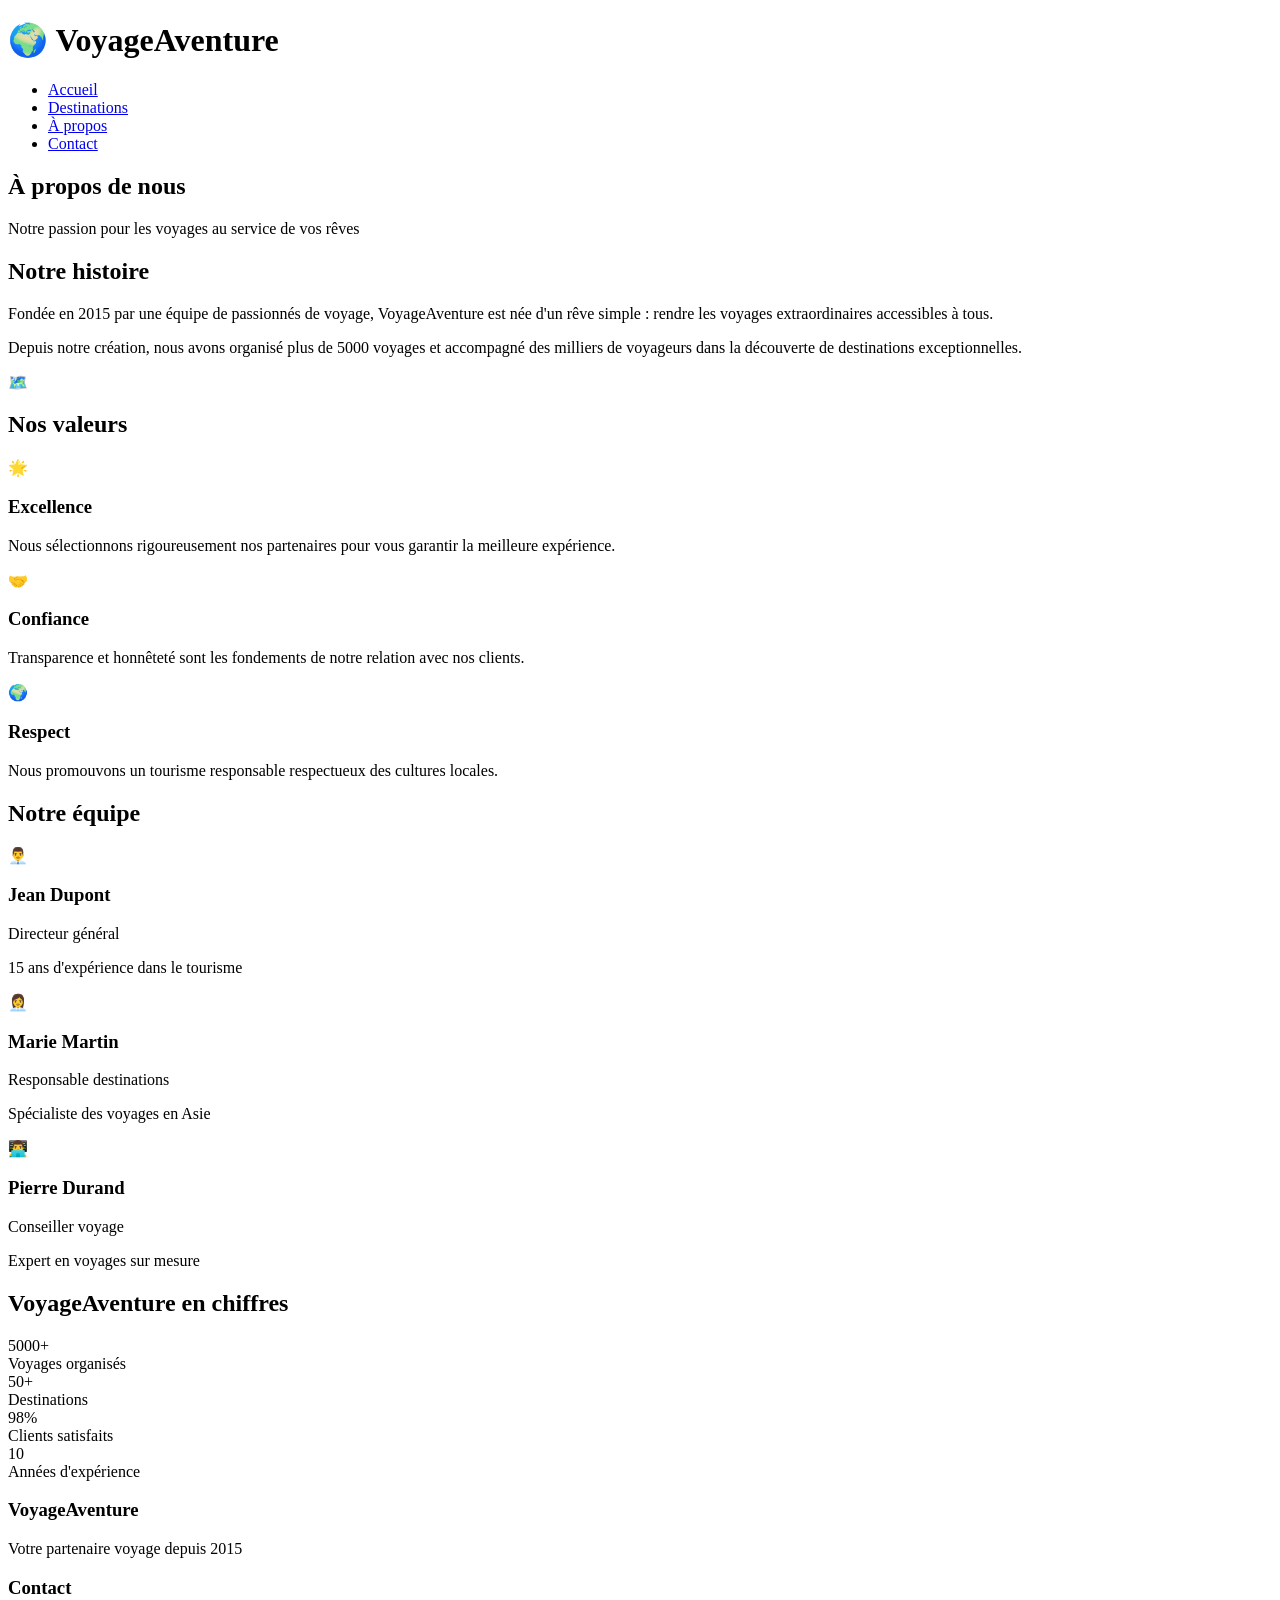
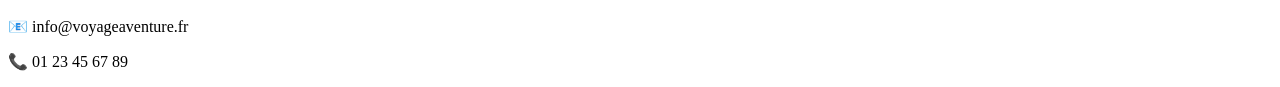
==== apropos.html @ 987fd785 "ajout des fichiers de base/ architecture du projet" ====
<!DOCTYPE html>
<html lang="fr">
<head>
    <meta charset="UTF-8">
    <meta name="viewport" content="width=device-width, initial-scale=1.0">
    <title>VoyageAventure - À propos</title>
    <link rel="stylesheet" href="css/styles.css">
</head>
<body>
    <header class="site-header">
        <div class="container">
            <h1 class="logo">🌍 VoyageAventure</h1>
            <nav class="main-nav">
                <ul class="nav-list">
                    <li><a href="index.html" class="nav-link">Accueil</a></li>
                    <li><a href="destinations.html" class="nav-link">Destinations</a></li>
                    <li><a href="apropos.html" class="nav-link active">À propos</a></li>
                    <li><a href="contact.html" class="nav-link">Contact</a></li>
                </ul>
            </nav>
        </div>
    </header>

    <section class="page-header">
        <div class="container">
            <h1 class="page-title">À propos de nous</h1>
            <p class="page-subtitle">Notre passion pour les voyages au service de vos rêves</p>
        </div>
    </section>

    <section class="about-story">
        <div class="container">
            <div class="story-content">
                <div class="story-text">
                    <h2>Notre histoire</h2>
                    <p>Fondée en 2015 par une équipe de passionnés de voyage, VoyageAventure est née d'un rêve simple : rendre les voyages extraordinaires accessibles à tous.</p>
                    <p>Depuis notre création, nous avons organisé plus de 5000 voyages et accompagné des milliers de voyageurs dans la découverte de destinations exceptionnelles.</p>
                </div>
                <div class="story-image">🗺️</div>
            </div>
        </div>
    </section>

    <section class="values">
        <div class="container">
            <h2 class="section-title">Nos valeurs</h2>
            <div class="values-grid">
                <div class="value-card">
                    <div class="value-icon">🌟</div>
                    <h3>Excellence</h3>
                    <p>Nous sélectionnons rigoureusement nos partenaires pour vous garantir la meilleure expérience.</p>
                </div>
                <div class="value-card">
                    <div class="value-icon">🤝</div>
                    <h3>Confiance</h3>
                    <p>Transparence et honnêteté sont les fondements de notre relation avec nos clients.</p>
                </div>
                <div class="value-card">
                    <div class="value-icon">🌍</div>
                    <h3>Respect</h3>
                    <p>Nous promouvons un tourisme responsable respectueux des cultures locales.</p>
                </div>
            </div>
        </div>
    </section>

    <section class="team">
        <div class="container">
            <h2 class="section-title">Notre équipe</h2>
            <div class="team-grid">
                <div class="team-member">
                    <div class="member-photo">👨‍💼</div>
                    <h3 class="member-name">Jean Dupont</h3>
                    <p class="member-role">Directeur général</p>
                    <p class="member-description">15 ans d'expérience dans le tourisme</p>
                </div>
                <div class="team-member">
                    <div class="member-photo">👩‍💼</div>
                    <h3 class="member-name">Marie Martin</h3>
                    <p class="member-role">Responsable destinations</p>
                    <p class="member-description">Spécialiste des voyages en Asie</p>
                </div>
                <div class="team-member">
                    <div class="member-photo">👨‍💻</div>
                    <h3 class="member-name">Pierre Durand</h3>
                    <p class="member-role">Conseiller voyage</p>
                    <p class="member-description">Expert en voyages sur mesure</p>
                </div>
            </div>
        </div>
    </section>

    <section class="stats">
        <div class="container">
            <h2 class="section-title">VoyageAventure en chiffres</h2>
            <div class="stats-grid">
                <div class="stat-item">
                    <div class="stat-number">5000+</div>
                    <div class="stat-label">Voyages organisés</div>
                </div>
                <div class="stat-item">
                    <div class="stat-number">50+</div>
                    <div class="stat-label">Destinations</div>
                </div>
                <div class="stat-item">
                    <div class="stat-number">98%</div>
                    <div class="stat-label">Clients satisfaits</div>
                </div>
                <div class="stat-item">
                    <div class="stat-number">10</div>
                    <div class="stat-label">Années d'expérience</div>
                </div>
            </div>
        </div>
    </section>

    <footer class="site-footer">
        <div class="container">
            <div class="footer-content">
                <div class="footer-section">
                    <h3>VoyageAventure</h3>
                    <p>Votre partenaire voyage depuis 2015</p>
                </div>
                <div class="footer-section">
                    <h3>Contact</h3>
                    <p>📧 info@voyageaventure.fr</p>
                    <p>📞 01 23 45 67 89</p>
                </div>
            </div>
        </div>
    </footer>
</body>
</html>
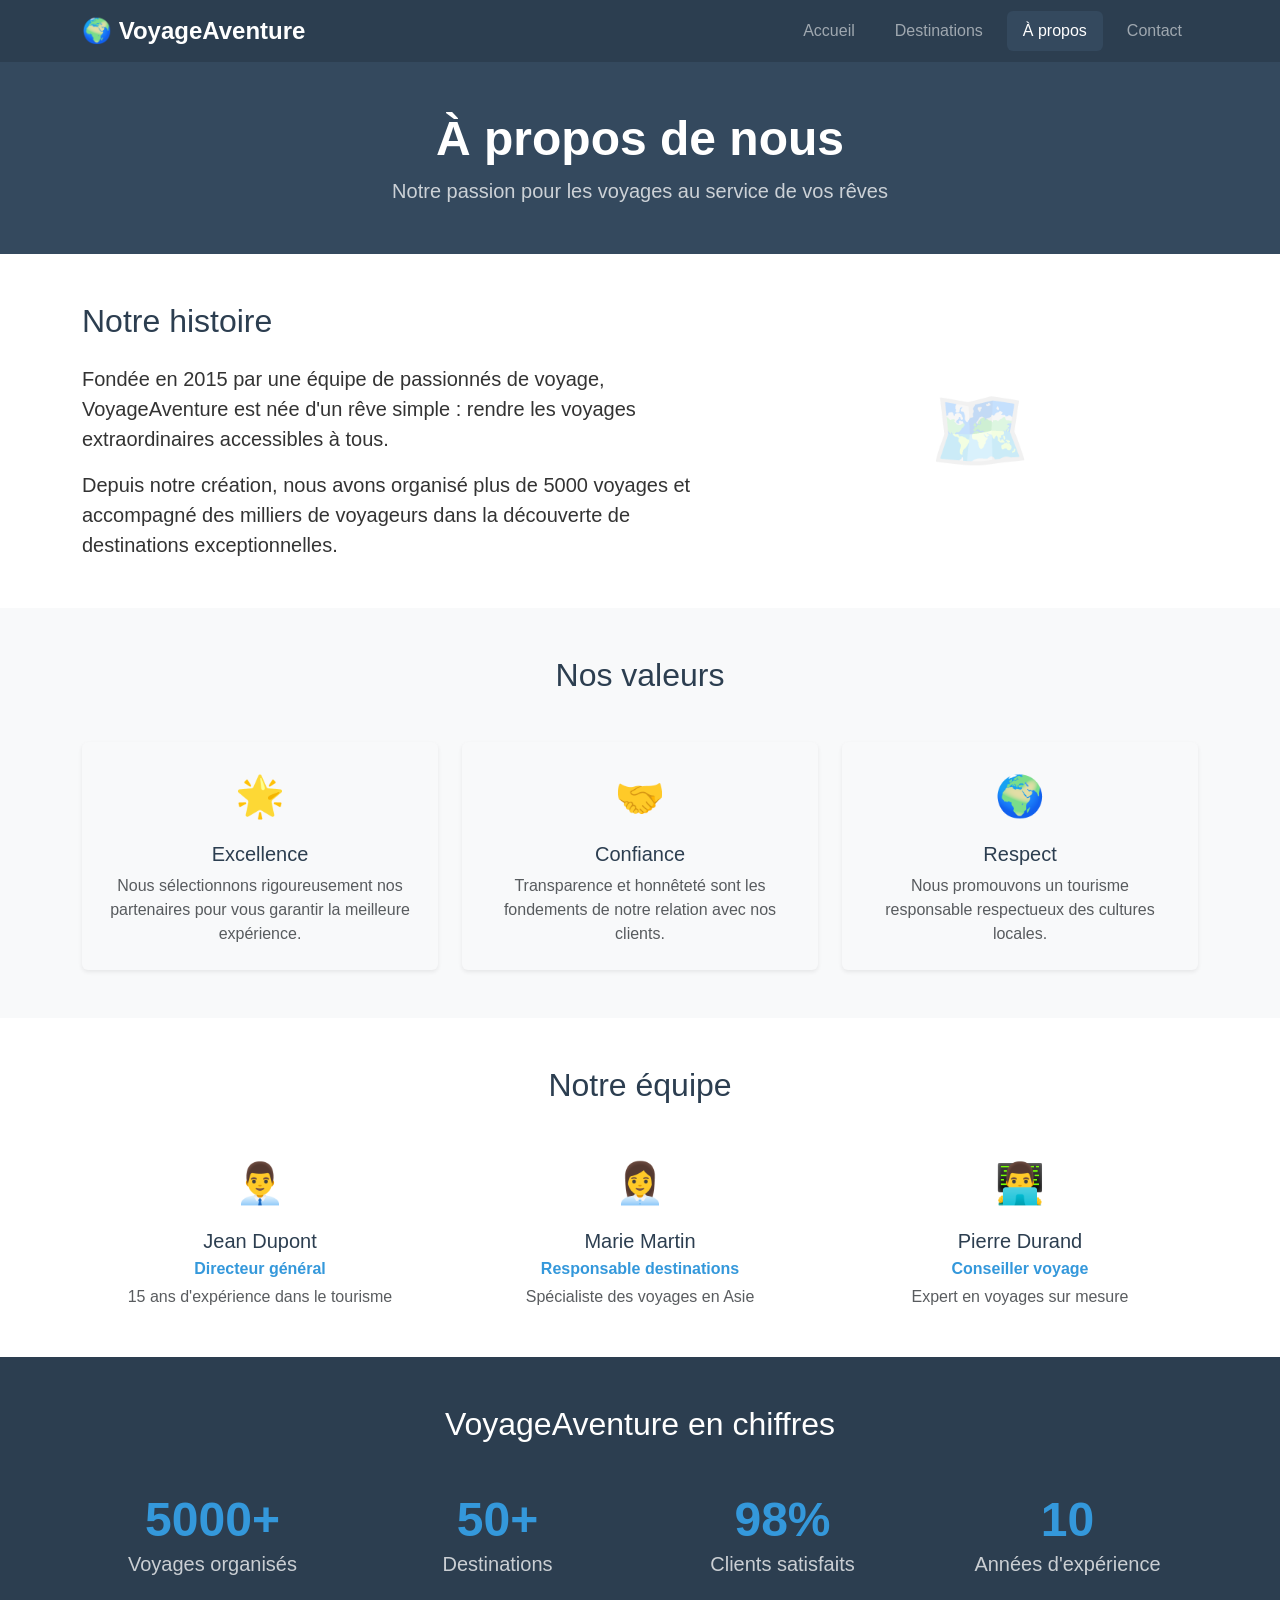
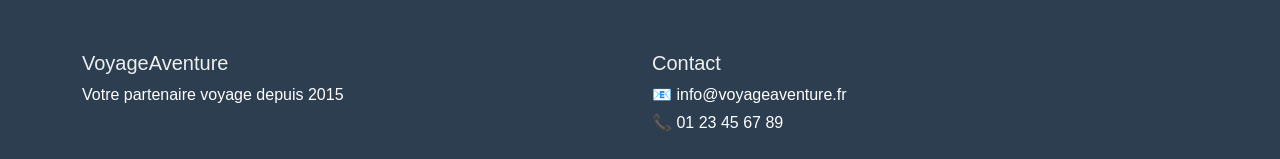
==== commit ddb3a20a: "Ajout de la page À propos" ====
--- a/apropos.html
+++ b/apropos.html
@@ -4,130 +4,179 @@
     <meta charset="UTF-8">
     <meta name="viewport" content="width=device-width, initial-scale=1.0">
     <title>VoyageAventure - À propos</title>
-    <link rel="stylesheet" href="css/styles.css">
+    <link href="https://cdn.jsdelivr.net/npm/bootstrap@5.3.8/dist/css/bootstrap.min.css" rel="stylesheet" integrity="sha384-sRIl4kxILFvY47J16cr9ZwB07vP4J8+LH7qKQnuqkuIAvNWLzeN8tE5YBujZqJLB" crossorigin="anonymous">
+    <style>
+        :root {
+            --bs-primary: #3498db;
+            --bs-primary-rgb: 52, 152, 219;
+            --bs-secondary: #34495e;
+            --bs-secondary-rgb: 52, 73, 94;
+            --bs-dark: #2c3e50;
+            --bs-dark-rgb: 44, 62, 80;
+            --bs-success: #27ae60;
+            --bs-success-rgb: 39, 174, 96;
+            --bs-danger: #e74c3c;
+            --bs-danger-rgb: 231, 76, 60;
+            --bs-light: #ecf0f1;
+            --bs-light-rgb: 236, 240, 241;
+            --bs-body-bg: #f8f9fa;
+            --bs-body-color: #333;
+            --bs-body-font-family: Arial, sans-serif;
+            --bs-link-color: var(--bs-primary);
+        }
+        .btn-danger {
+            --bs-btn-bg: var(--bs-danger);
+            --bs-btn-border-color: var(--bs-danger);
+            --bs-btn-hover-bg: #c0392b;
+            --bs-btn-hover-border-color: #c0392b;
+        }
+        .btn-success {
+            --bs-btn-bg: var(--bs-success);
+            --bs-btn-border-color: var(--bs-success);
+            --bs-btn-hover-bg: #219a52;
+            --bs-btn-hover-border-color: #219a52;
+        }
+        .navbar-dark .nav-link.active { 
+            background-color: var(--bs-secondary); 
+            border-radius: .375rem; 
+        }
+    </style>
 </head>
 <body>
-    <header class="site-header">
+    <nav class="navbar navbar-expand-lg navbar-dark bg-dark sticky-top">
         <div class="container">
-            <h1 class="logo">🌍 VoyageAventure</h1>
-            <nav class="main-nav">
-                <ul class="nav-list">
-                    <li><a href="index.html" class="nav-link">Accueil</a></li>
-                    <li><a href="destinations.html" class="nav-link">Destinations</a></li>
-                    <li><a href="apropos.html" class="nav-link active">À propos</a></li>
-                    <li><a href="contact.html" class="nav-link">Contact</a></li>
+            <a class="navbar-brand fw-bold fs-4" href="index.html">🌍 VoyageAventure</a>
+            <button class="navbar-toggler" type="button" data-bs-toggle="collapse" data-bs-target="#mainNav">
+                <span class="navbar-toggler-icon"></span>
+            </button>
+            <div class="collapse navbar-collapse" id="mainNav">
+                <ul class="navbar-nav ms-auto gap-lg-2">
+                    <li class="nav-item"><a href="index.html" class="nav-link px-3">Accueil</a></li>
+                    <li class="nav-item"><a href="destinations.html" class="nav-link px-3">Destinations</a></li>
+                    <li class="nav-item"><a href="apropos.html" class="nav-link active px-3">À propos</a></li>
+                    <li class="nav-item"><a href="contact.html" class="nav-link px-3">Contact</a></li>
                 </ul>
-            </nav>
+            </div>
+        </div>
+    </nav>
+
+    <header class="bg-secondary text-white text-center py-5">
+        <div class="container">
+            <h1 class="display-5 fw-bold">À propos de nous</h1>
+            <p class="fs-5 opacity-75 mb-0">Notre passion pour les voyages au service de vos rêves</p>
         </div>
     </header>
 
-    <section class="page-header">
+    <section class="bg-white py-5">
         <div class="container">
-            <h1 class="page-title">À propos de nous</h1>
-            <p class="page-subtitle">Notre passion pour les voyages au service de vos rêves</p>
-        </div>
-    </section>
-
-    <section class="about-story">
-        <div class="container">
-            <div class="story-content">
-                <div class="story-text">
-                    <h2>Notre histoire</h2>
-                    <p>Fondée en 2015 par une équipe de passionnés de voyage, VoyageAventure est née d'un rêve simple : rendre les voyages extraordinaires accessibles à tous.</p>
-                    <p>Depuis notre création, nous avons organisé plus de 5000 voyages et accompagné des milliers de voyageurs dans la découverte de destinations exceptionnelles.</p>
+            <div class="row align-items-center g-5">
+                <div class="col-lg-7">
+                    <h2 class="mb-4 text-dark">Notre histoire</h2>
+                    <p class="fs-5 mb-3">Fondée en 2015 par une équipe de passionnés de voyage, VoyageAventure est née d'un rêve simple : rendre les voyages extraordinaires accessibles à tous.</p>
+                    <p class="fs-5 mb-0">Depuis notre création, nous avons organisé plus de 5000 voyages et accompagné des milliers de voyageurs dans la découverte de destinations exceptionnelles.</p>
                 </div>
-                <div class="story-image">🗺️</div>
-            </div>
-        </div>
-    </section>
-
-    <section class="values">
-        <div class="container">
-            <h2 class="section-title">Nos valeurs</h2>
-            <div class="values-grid">
-                <div class="value-card">
-                    <div class="value-icon">🌟</div>
-                    <h3>Excellence</h3>
-                    <p>Nous sélectionnons rigoureusement nos partenaires pour vous garantir la meilleure expérience.</p>
-                </div>
-                <div class="value-card">
-                    <div class="value-icon">🤝</div>
-                    <h3>Confiance</h3>
-                    <p>Transparence et honnêteté sont les fondements de notre relation avec nos clients.</p>
-                </div>
-                <div class="value-card">
-                    <div class="value-icon">🌍</div>
-                    <h3>Respect</h3>
-                    <p>Nous promouvons un tourisme responsable respectueux des cultures locales.</p>
+                <div class="col-lg-5 text-center">
+                    <span class="display-1 opacity-25">🗺️</span>
                 </div>
             </div>
         </div>
     </section>
 
-    <section class="team">
+    <section class="py-5" style="background-color: var(--bs-body-bg);">
         <div class="container">
-            <h2 class="section-title">Notre équipe</h2>
-            <div class="team-grid">
-                <div class="team-member">
-                    <div class="member-photo">👨‍💼</div>
-                    <h3 class="member-name">Jean Dupont</h3>
-                    <p class="member-role">Directeur général</p>
-                    <p class="member-description">15 ans d'expérience dans le tourisme</p>
+            <h2 class="text-center text-dark mb-5">Nos valeurs</h2>
+            <div class="row g-4">
+                <div class="col-md-4">
+                    <div class="card h-100 shadow-sm text-center p-4 border-0">
+                        <div class="fs-1 mb-3">🌟</div>
+                        <h3 class="h5 text-dark">Excellence</h3>
+                        <p class="text-body-secondary mb-0">Nous sélectionnons rigoureusement nos partenaires pour vous garantir la meilleure expérience.</p>
+                    </div>
                 </div>
-                <div class="team-member">
-                    <div class="member-photo">👩‍💼</div>
-                    <h3 class="member-name">Marie Martin</h3>
-                    <p class="member-role">Responsable destinations</p>
-                    <p class="member-description">Spécialiste des voyages en Asie</p>
+                <div class="col-md-4">
+                    <div class="card h-100 shadow-sm text-center p-4 border-0">
+                        <div class="fs-1 mb-3">🤝</div>
+                        <h3 class="h5 text-dark">Confiance</h3>
+                        <p class="text-body-secondary mb-0">Transparence et honnêteté sont les fondements de notre relation avec nos clients.</p>
+                    </div>
                 </div>
-                <div class="team-member">
-                    <div class="member-photo">👨‍💻</div>
-                    <h3 class="member-name">Pierre Durand</h3>
-                    <p class="member-role">Conseiller voyage</p>
-                    <p class="member-description">Expert en voyages sur mesure</p>
+                <div class="col-md-4">
+                    <div class="card h-100 shadow-sm text-center p-4 border-0">
+                        <div class="fs-1 mb-3">🌍</div>
+                        <h3 class="h5 text-dark">Respect</h3>
+                        <p class="text-body-secondary mb-0">Nous promouvons un tourisme responsable respectueux des cultures locales.</p>
+                    </div>
                 </div>
             </div>
         </div>
     </section>
 
-    <section class="stats">
+    <section class="bg-white py-5">
         <div class="container">
-            <h2 class="section-title">VoyageAventure en chiffres</h2>
-            <div class="stats-grid">
-                <div class="stat-item">
-                    <div class="stat-number">5000+</div>
-                    <div class="stat-label">Voyages organisés</div>
+            <h2 class="text-center text-dark mb-5">Notre équipe</h2>
+            <div class="row g-4">
+                <div class="col-md-4 text-center">
+                    <div class="fs-1 mb-3">👨‍💼</div>
+                    <h3 class="h5 text-dark mb-1">Jean Dupont</h3>
+                    <p class="text-primary fw-bold mb-1">Directeur général</p>
+                    <p class="text-body-secondary mb-0">15 ans d'expérience dans le tourisme</p>
                 </div>
-                <div class="stat-item">
-                    <div class="stat-number">50+</div>
-                    <div class="stat-label">Destinations</div>
+                <div class="col-md-4 text-center">
+                    <div class="fs-1 mb-3">👩‍💼</div>
+                    <h3 class="h5 text-dark mb-1">Marie Martin</h3>
+                    <p class="text-primary fw-bold mb-1">Responsable destinations</p>
+                    <p class="text-body-secondary mb-0">Spécialiste des voyages en Asie</p>
                 </div>
-                <div class="stat-item">
-                    <div class="stat-number">98%</div>
-                    <div class="stat-label">Clients satisfaits</div>
-                </div>
-                <div class="stat-item">
-                    <div class="stat-number">10</div>
-                    <div class="stat-label">Années d'expérience</div>
+                <div class="col-md-4 text-center">
+                    <div class="fs-1 mb-3">👨‍💻</div>
+                    <h3 class="h5 text-dark mb-1">Pierre Durand</h3>
+                    <p class="text-primary fw-bold mb-1">Conseiller voyage</p>
+                    <p class="text-body-secondary mb-0">Expert en voyages sur mesure</p>
                 </div>
             </div>
         </div>
     </section>
 
-    <footer class="site-footer">
+    <section class="bg-dark text-white py-5">
         <div class="container">
-            <div class="footer-content">
-                <div class="footer-section">
-                    <h3>VoyageAventure</h3>
-                    <p>Votre partenaire voyage depuis 2015</p>
+            <h2 class="text-center text-white mb-5">VoyageAventure en chiffres</h2>
+            <div class="row g-4 text-center">
+                <div class="col-6 col-md-3">
+                    <div class="display-5 fw-bold text-primary">5000+</div>
+                    <div class="fs-5 opacity-75">Voyages organisés</div>
                 </div>
-                <div class="footer-section">
-                    <h3>Contact</h3>
-                    <p>📧 info@voyageaventure.fr</p>
-                    <p>📞 01 23 45 67 89</p>
+                <div class="col-6 col-md-3">
+                    <div class="display-5 fw-bold text-primary">50+</div>
+                    <div class="fs-5 opacity-75">Destinations</div>
+                </div>
+                <div class="col-6 col-md-3">
+                    <div class="display-5 fw-bold text-primary">98%</div>
+                    <div class="fs-5 opacity-75">Clients satisfaits</div>
+                </div>
+                <div class="col-6 col-md-3">
+                    <div class="display-5 fw-bold text-primary">10</div>
+                    <div class="fs-5 opacity-75">Années d'expérience</div>
+                </div>
+            </div>
+        </div>
+    </section>
+
+    <footer class="bg-dark text-white py-4">
+        <div class="container">
+            <div class="row g-4">
+                <div class="col-md-6">
+                    <h3 class="h5 text-light">VoyageAventure</h3>
+                    <p class="mb-0">Votre partenaire voyage depuis 2015</p>
+                </div>
+                <div class="col-md-6">
+                    <h3 class="h5 text-light">Contact</h3>
+                    <p class="mb-1">📧 info@voyageaventure.fr</p>
+                    <p class="mb-0">📞 01 23 45 67 89</p>
                 </div>
             </div>
         </div>
     </footer>
+
+    <script src="https://cdn.jsdelivr.net/npm/bootstrap@5.3.8/dist/js/bootstrap.bundle.min.js" integrity="sha384-FKyoEForCGlyvwx9Hj09JcYn3nv7wiPVlz7YYwJrWVcXK/BmnVDxM+D2scQbITxI" crossorigin="anonymous"></script>
 </body>
-</html>
+</html>
